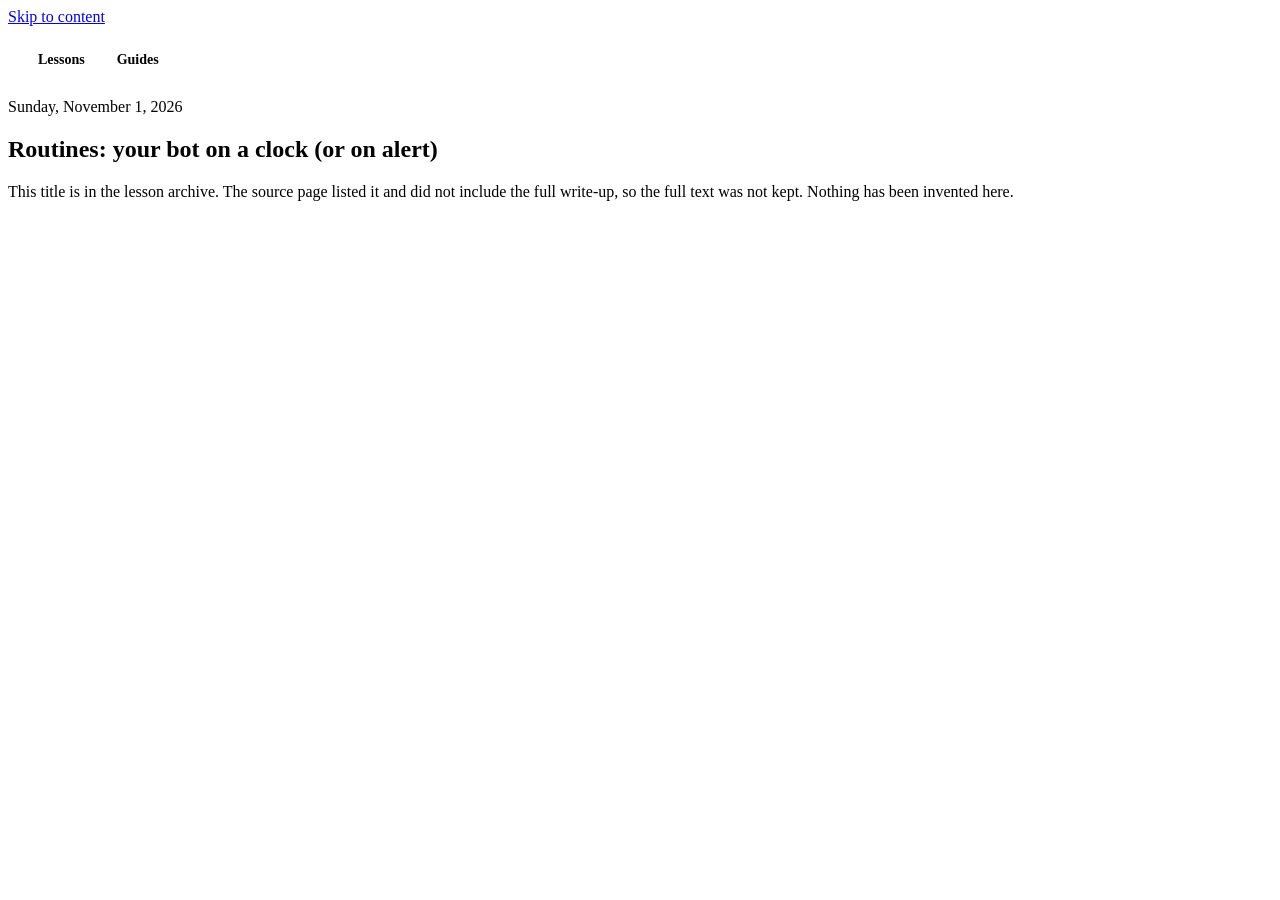
==== 2026-11-01/index.html @ fba918f9 "Move grok-lessons out of workout-app into its own repo" ====
<!doctype html>
<html lang="en">
<head>
<meta charset="utf-8">
<meta name="viewport" content="width=device-width, initial-scale=1">
<meta name="theme-color" content="#f4efe6" media="(prefers-color-scheme: light)">
<meta name="theme-color" content="#161310" media="(prefers-color-scheme: dark)">
<meta name="color-scheme" content="light dark">
<meta name="description" content="Routines: your bot on a clock (or on alert)">
<title>Routines: your bot on a clock (or on alert) · Sun, Nov 1, 2026</title>
<link rel="icon" href="../shelf/favicon.svg" type="image/svg+xml">
<link rel="preconnect" href="https://fonts.googleapis.com">
<link rel="preconnect" href="https://fonts.gstatic.com" crossorigin>
<link href="https://fonts.googleapis.com/css2?family=Caveat:wght@600;700&family=Cinzel:wght@600;700&family=Nunito:wght@400;600;700;800&family=Playfair+Display:ital,wght@0,700;0,900;1,700&display=swap" rel="stylesheet">
<link rel="stylesheet" href="../shelf/base.css">
<link rel="stylesheet" href="../shelf/doc.css">
<link rel="stylesheet" href="../lessons.css">
<script src="../shelf/theme-init.js"></script>
</head>
<body data-root="../">
<a class="skip" href="#main">Skip to content</a>
<nav class="local-nav wrap" aria-label="Lessons and guides"><a href="../">Lessons</a><a href="../guides/">Guides</a></nav>

<article class="doc wrap" id="main">
  <header class="hero-block">
    <p class="kicker">Sunday, November 1, 2026</p>
    <h1>Routines: your bot on a clock (or on alert)</h1>
    <p class="lede">This title is in the lesson archive. The source page listed it and did not include the full write-up, so the full text was not kept. Nothing has been invented here.</p>
  </header>
</article>

<script type="module" src="../shelf/nav.js"></script>
</body>
</html>
---- lessons.css ----
.local-nav { display:flex; gap:8px; padding:12px 18px 0; }
.local-nav a {
  display:inline-flex; align-items:center; min-height:36px; padding:4px 12px;
  border-radius:999px; text-decoration:none; color:var(--ink); font-weight:800; font-size:14px;
  border:1.5px solid var(--line); background:var(--card);
}
.local-nav a[aria-current="page"] { background:var(--ink); color:var(--paper); border-color:var(--ink); }
.latest { gap:8px; padding:18px 20px; }
.latest strong { font-family:var(--display); font-size:clamp(22px,4vw,32px); line-height:1.2; }
.archive-list { list-style:none; margin:0; padding:0; display:grid; gap:10px; }
.archive-list li {
  background:var(--card); border:1.5px solid var(--line); border-radius:16px; padding:12px 16px;
}
.archive-list a { color:var(--ink); text-decoration:none; font-weight:700; }
.archive-list a:hover { color:var(--sky); }
.archive-list .meta { display:block; margin-top:4px; color:var(--soft); font-weight:700; font-size:14px; }
.prompt {
  margin:8px 0 0; padding:12px 14px; white-space:pre-wrap; overflow-wrap:anywhere;
  font: 15px/1.5 ui-monospace, SFMono-Regular, Menlo, Consolas, monospace;
  background:var(--paper-2); border-radius:12px; border:1.5px solid var(--line);
}
.guides-group { margin: 0 0 28px; }
.guides-group h2 { margin-bottom: 8px; }
.guide-table td, .guide-table th { font-size: 15px; }
.note-box { margin: 0 0 18px; }
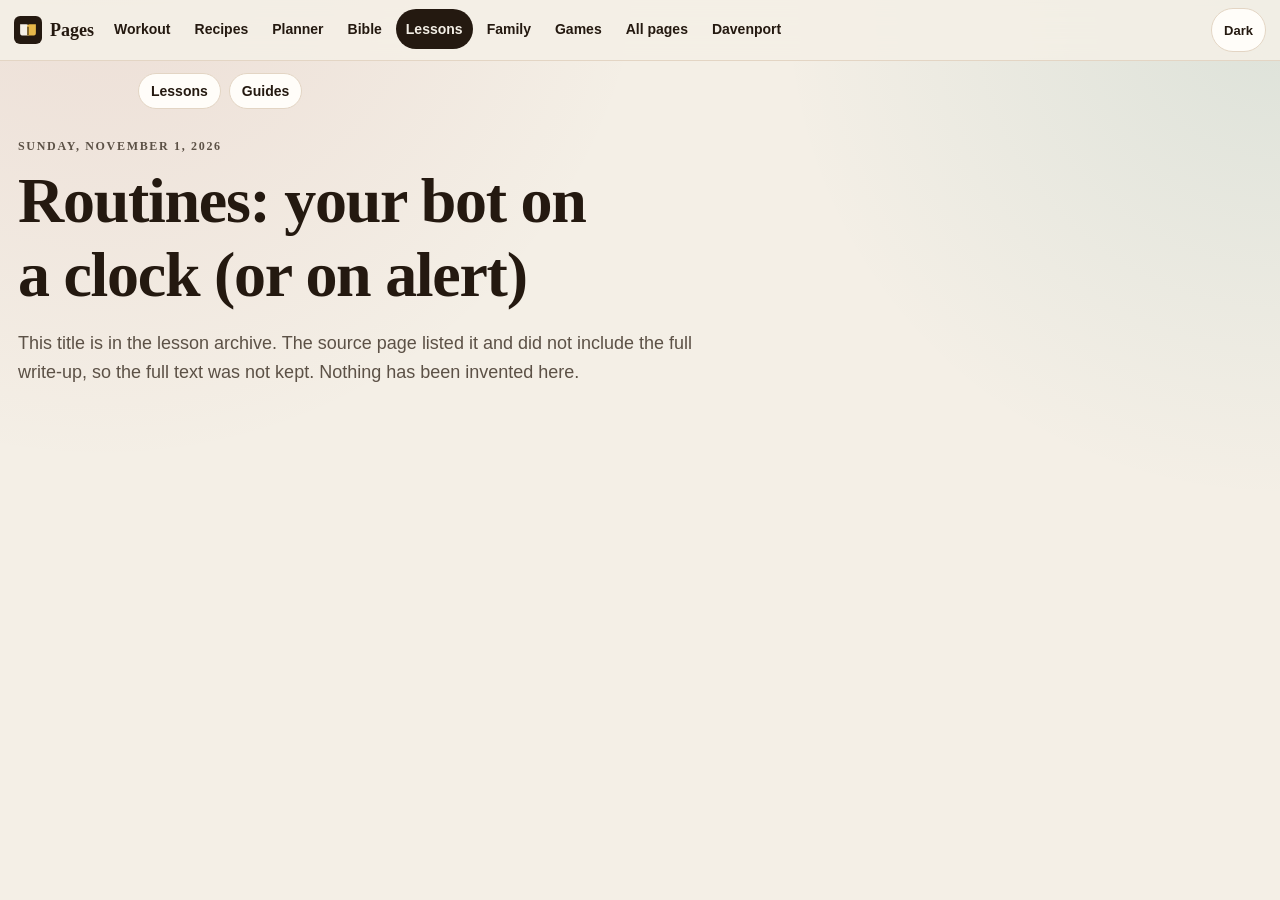
==== commit 18d75b66: "Align the lesson site with current web guidance. Keep the existing colors, type, and home-page layou" ====
--- a/2026-11-01/index.html
+++ b/2026-11-01/index.html
@@ -2,10 +2,13 @@
 <html lang="en">
 <head>
 <meta charset="utf-8">
-<meta name="viewport" content="width=device-width, initial-scale=1">
+<meta name="viewport" content="width=device-width, initial-scale=1, viewport-fit=cover">
 <meta name="theme-color" content="#f4efe6" media="(prefers-color-scheme: light)">
 <meta name="theme-color" content="#161310" media="(prefers-color-scheme: dark)">
 <meta name="color-scheme" content="light dark">
+<script>
+try{var t=localStorage.getItem("shelf-theme");if(t==="light"||t==="dark")document.querySelector('meta[name="color-scheme"]').content=t;}catch(e){}
+</script>
 <meta name="description" content="Routines: your bot on a clock (or on alert)">
 <title>Routines: your bot on a clock (or on alert) · Sun, Nov 1, 2026</title>
 <link rel="icon" href="../shelf/favicon.svg" type="image/svg+xml">
@@ -15,19 +18,25 @@
 <link rel="stylesheet" href="../shelf/base.css">
 <link rel="stylesheet" href="../shelf/doc.css">
 <link rel="stylesheet" href="../lessons.css">
-<script src="../shelf/theme-init.js"></script>
 </head>
 <body data-root="../">
-<a class="skip" href="#main">Skip to content</a>
-<nav class="local-nav wrap" aria-label="Lessons and guides"><a href="../">Lessons</a><a href="../guides/">Guides</a></nav>
+<a class="skip" href="#content">Skip to content</a>
+<header class="site">
+  <a class="brand" href="https://shea-nelson.github.io/"><img src="../shelf/favicon.svg" alt="" width="28" height="28"><span>Pages</span></a>
+  <nav aria-label="Pages on this site"><ul role="list"><li><a href="https://shea-nelson.github.io/workout-app/">Workout</a></li><li><a href="https://shea-nelson.github.io/kitchen/recipes/">Recipes</a></li><li><a href="https://shea-nelson.github.io/kitchen/planner/">Planner</a></li><li><a href="https://shea-nelson.github.io/bible-study/bible/">Bible</a></li><li><a href="https://shea-nelson.github.io/grok-lessons/" aria-current="page">Lessons</a></li><li><a href="https://shea-nelson.github.io/family-time/">Family</a></li><li><a href="https://shea-nelson.github.io/game-library/">Games</a></li><li><a href="https://shea-nelson.github.io/">All pages</a></li><li><a href="https://shea-nelson.github.io/davenport-table/" target="_blank" rel="noopener noreferrer">Davenport<span class="sr"> (opens in a new tab)</span></a></li></ul></nav>
+  <button type="button" class="theme-btn"><span class="when-light">Dark</span><span class="when-dark">Light</span></button>
+</header>
+<nav class="local-nav wrap" aria-label="Lessons and guides"><ul role="list"><li><a href="../">Lessons</a></li><li><a href="../guides/">Guides</a></li></ul></nav>
 
-<article class="doc wrap" id="main">
+<main class="bare">
+<article class="doc wrap">
   <header class="hero-block">
     <p class="kicker">Sunday, November 1, 2026</p>
-    <h1>Routines: your bot on a clock (or on alert)</h1>
+    <h1 id="content" tabindex="-1">Routines: your bot on a clock (or on alert)</h1>
     <p class="lede">This title is in the lesson archive. The source page listed it and did not include the full write-up, so the full text was not kept. Nothing has been invented here.</p>
   </header>
 </article>
+</main>
 
 <script type="module" src="../shelf/nav.js"></script>
 </body>
--- a/shelf/base.css
+++ b/shelf/base.css
@@ -0,0 +1,234 @@
+:root {
+  --paper: #f4efe6;
+  --paper-2: #fffaf3;
+  --ink: #241910;
+  --soft: #5c5146;
+  --line: #e3d5c4;
+  --card: #fffdf9;
+  --coral: #a33b3a;
+  --teal: #0c6b66;
+  --gold: #8a5a00;
+  --gold-fill: #e7b84a;
+  --violet: #5a449f;
+  --sky: #1a56b0;
+  --sea: #c9e7ef;
+  --land: #f3e5c4;
+  --land-edge: #d9c79c;
+  --tint-c: rgba(163, 59, 58, .1);
+  --tint-t: rgba(12, 107, 102, .1);
+  --tint-g: rgba(138, 90, 0, .12);
+  --tint-v: rgba(90, 68, 159, .1);
+  --shadow: 0 12px 32px rgba(48, 28, 12, .08);
+  --on-coral: #fff;
+  --on-teal: #fff;
+  --on-violet: #fff;
+  --display: "Playfair Display", Georgia, "Times New Roman", serif;
+  --sans: "Nunito", "Segoe UI", sans-serif;
+  --hand: "Caveat", "Segoe Script", cursive;
+  --kicker: "Cinzel", Georgia, serif;
+  --serif: "Noto Serif", Georgia, serif;
+  --hebrew: "Noto Serif Hebrew", "Times New Roman", serif;
+  --radius: 18px;
+  --header: 64px;
+  /* Follow the system unless the toggle pins <meta name="color-scheme">. */
+  color-scheme: light dark;
+}
+/* A stored light override wins over a dark system preference. */
+:root:has(> head > meta[name="color-scheme"][content="light"]) {
+  color-scheme: light;
+}
+@media (prefers-color-scheme: dark) {
+  :root:not(:has(> head > meta[name="color-scheme"][content="light"])) {
+    --paper: #161310;
+    --paper-2: #221c17;
+    --ink: #f6efe6;
+    --soft: #d0c1b0;
+    --line: #3c332b;
+    --card: #2a241e;
+    --coral: #ff9b93;
+    --teal: #5ee0d6;
+    --gold: #ffcc70;
+    --gold-fill: #e7b84a;
+    --violet: #d2c4ff;
+    --sky: #9ecbff;
+    --sea: #16384a;
+    --land: #3a3426;
+    --land-edge: #5b5240;
+    --tint-c: rgba(255, 155, 147, .16);
+    --tint-t: rgba(94, 224, 214, .14);
+    --tint-g: rgba(255, 204, 112, .16);
+    --tint-v: rgba(210, 196, 255, .16);
+    --shadow: 0 12px 32px rgba(0, 0, 0, .35);
+    --on-coral: #2a0d0c;
+    --on-teal: #062221;
+    --on-violet: #1a1233;
+    color-scheme: dark;
+  }
+}
+/* Same dark tokens when the visitor pins dark against a light system setting. */
+:root:has(> head > meta[name="color-scheme"][content="dark"]) {
+  --paper: #161310;
+  --paper-2: #221c17;
+  --ink: #f6efe6;
+  --soft: #d0c1b0;
+  --line: #3c332b;
+  --card: #2a241e;
+  --coral: #ff9b93;
+  --teal: #5ee0d6;
+  --gold: #ffcc70;
+  --gold-fill: #e7b84a;
+  --violet: #d2c4ff;
+  --sky: #9ecbff;
+  --sea: #16384a;
+  --land: #3a3426;
+  --land-edge: #5b5240;
+  --tint-c: rgba(255, 155, 147, .16);
+  --tint-t: rgba(94, 224, 214, .14);
+  --tint-g: rgba(255, 204, 112, .16);
+  --tint-v: rgba(210, 196, 255, .16);
+  --shadow: 0 12px 32px rgba(0, 0, 0, .35);
+  --on-coral: #2a0d0c;
+  --on-teal: #062221;
+  --on-violet: #1a1233;
+  color-scheme: dark;
+}
+* { box-sizing: border-box; }
+html { scroll-behavior: smooth; }
+body {
+  margin: 0;
+  background:
+    radial-gradient(circle at 8% -10%, var(--tint-c), transparent 36%),
+    radial-gradient(circle at 100% 0%, var(--tint-t), transparent 32%),
+    var(--paper);
+  color: var(--ink);
+  font: 17px/1.6 var(--sans);
+  min-height: 100vh;
+  text-size-adjust: 100%;
+}
+img { max-width: 100%; height: auto; }
+a { color: var(--sky); text-underline-offset: 3px; text-decoration-thickness: 1.5px; }
+a:hover { text-decoration-thickness: 2px; }
+:focus-visible { outline: 3px solid var(--sky); outline-offset: 3px; }
+.skip {
+  position: absolute; left: 12px; top: 8px; z-index: 100;
+  transform: translateY(-140%);
+  background: var(--ink); color: var(--paper); padding: 10px 14px; border-radius: 10px; font-weight: 800;
+}
+.skip:focus { transform: none; }
+.sr:where(:not(:focus-within, :active)) {
+  position: absolute; width: 1px; height: 1px; padding: 0; margin: -1px; overflow: hidden;
+  clip-path: inset(50%); white-space: nowrap; border: 0;
+}
+header.site {
+  position: sticky; top: 0; z-index: 40;
+  display: flex; align-items: center; gap: 10px;
+  max-width: 100%;
+  padding: calc(8px + env(safe-area-inset-top)) 14px 8px;
+  background: color-mix(in srgb, var(--paper) 88%, transparent);
+  backdrop-filter: blur(14px);
+  border-bottom: 1px solid var(--line);
+  overflow-x: clip;
+}
+.brand {
+  display: flex; align-items: center; gap: 8px; text-decoration: none; color: var(--ink); font-weight: 800;
+  min-height: 44px; flex: 0 0 auto;
+}
+.brand img { width: 28px; height: 28px; }
+.brand span { font-family: var(--display); font-size: 18px; }
+header.site nav {
+  overflow-x: auto; flex: 1; min-width: 0;
+  scrollbar-width: thin; padding-bottom: 2px;
+}
+header.site nav ul {
+  display: flex; gap: 4px; list-style: none; margin: 0; padding: 0; min-width: min-content;
+}
+header.site nav li { display: flex; }
+header.site nav a {
+  flex: 0 0 auto; color: var(--ink); text-decoration: none; font-weight: 800; font-size: 14px;
+  min-height: 40px; display: inline-flex; align-items: center; padding: 0 10px; border-radius: 999px;
+}
+header.site nav a[aria-current="page"] { background: var(--ink); color: var(--paper); }
+header.site nav a:hover { background: var(--tint-g); }
+header.site nav a[aria-current="page"]:hover { background: var(--ink); }
+.theme-btn {
+  flex: 0 0 auto; min-height: 44px; min-width: 44px; border-radius: 999px;
+  border: 1.5px solid var(--line); background: var(--card); color: var(--ink);
+  font: 800 13px var(--sans); cursor: pointer; padding: 0 12px;
+}
+.theme-btn .when-dark { display: none; }
+@media (prefers-color-scheme: dark) {
+  :root:not(:has(> head > meta[name="color-scheme"][content="light"])) .theme-btn .when-light { display: none; }
+  :root:not(:has(> head > meta[name="color-scheme"][content="light"])) .theme-btn .when-dark { display: inline; }
+}
+:root:has(> head > meta[name="color-scheme"][content="dark"]) .theme-btn .when-light { display: none; }
+:root:has(> head > meta[name="color-scheme"][content="dark"]) .theme-btn .when-dark { display: inline; }
+main { max-width: 100%; padding-bottom: calc(48px + env(safe-area-inset-bottom)); overflow-x: clip; }
+main.bare { padding-bottom: 0; overflow: visible; }
+.wrap { max-width: 1040px; margin: 0 auto; padding: 0 18px; }
+.kicker {
+  font-family: var(--kicker); letter-spacing: .14em; text-transform: uppercase;
+  font-size: 12px; font-weight: 700; color: var(--soft); margin: 0; line-height: 1.6;
+}
+.hand { font-family: var(--hand); font-size: 26px; line-height: 1.2; margin: 0; }
+h1, h2, h3 { font-family: var(--display); line-height: 1.15; font-weight: 700; }
+h1 { font-size: clamp(34px, 8vw, 64px); margin: 8px 0; letter-spacing: -.02em; }
+#content { scroll-margin-top: 84px; }
+h1 em, .shine {
+  font-style: italic;
+  background: linear-gradient(90deg, var(--coral), var(--gold), var(--teal), var(--violet));
+  background-size: 200% 100%;
+  -webkit-background-clip: text; background-clip: text; color: transparent;
+  animation: shine 8s ease-in-out infinite alternate;
+}
+@keyframes shine { to { background-position: 100% 0; } }
+.lede { font-size: 18px; color: var(--soft); max-width: 68ch; }
+.btn, button.btn {
+  appearance: none; border: 0; cursor: pointer; font: 800 15px var(--sans);
+  min-height: 44px; padding: 10px 16px; border-radius: 14px; color: var(--on-coral);
+  background: var(--coral); box-shadow: 0 3px 0 rgba(0, 0, 0, .18);
+  touch-action: manipulation;
+}
+.btn.teal { background: var(--teal); color: var(--on-teal); }
+.btn.violet { background: var(--violet); color: var(--on-violet); }
+.btn.gold { background: var(--gold-fill); color: #2a2000; }
+.btn.ghost { background: transparent; color: var(--ink); border: 2px solid var(--line); box-shadow: none; }
+.btn-row { display: flex; flex-wrap: wrap; gap: 10px; }
+.chip, .pill {
+  display: inline-flex; align-items: center; gap: 6px; min-height: 40px;
+  border-radius: 999px; padding: 6px 12px; border: 1.5px solid var(--line);
+  background: var(--card); color: var(--ink); font-weight: 800; font-size: 14px; text-decoration: none;
+}
+button.chip { font: 800 14px var(--sans); cursor: pointer; touch-action: manipulation; }
+button.chip[aria-pressed="true"] { background: var(--teal); border-color: var(--teal); color: var(--on-teal); }
+.tag {
+  display: inline-flex; align-items: center; gap: 6px; border-radius: 999px; padding: 2px 10px;
+  font-size: 11px; font-weight: 800; letter-spacing: .06em; text-transform: uppercase;
+}
+.tag.v { background: var(--tint-t); color: var(--teal); }
+.tag.b { background: var(--tint-g); color: var(--gold); }
+.tag.d { background: var(--tint-v); color: var(--violet); }
+.tag.l { background: var(--tint-c); color: var(--coral); }
+.card {
+  background: var(--card); border: 1.5px solid var(--line); border-radius: var(--radius); padding: 16px 18px;
+}
+.note { color: var(--soft); font-size: 14px; }
+.ok { color: var(--teal); font-weight: 800; }
+.loading { color: var(--soft); padding: 28px 18px; }
+.noscript {
+  margin: 18px; padding: 14px 16px; border-radius: 14px; background: var(--tint-g);
+}
+@media (prefers-reduced-motion: reduce) {
+  html { scroll-behavior: auto; }
+  *, *::before, *::after {
+    animation: none !important; transition: none !important;
+  }
+  h1 em, .shine { animation: none; }
+  .reveal { opacity: 1 !important; transform: none !important; }
+}
+@media print {
+  header.site, .noprint, .skip, .theme-btn { display: none !important; }
+  body { background: #fff !important; color: #111 !important; }
+  a, h1 em, .shine { color: #111 !important; -webkit-text-fill-color: #111 !important; background: none !important; }
+  .card, .reveal { break-inside: avoid; box-shadow: none !important; }
+  .reveal { opacity: 1 !important; transform: none !important; }
+}
--- a/shelf/doc.css
+++ b/shelf/doc.css
@@ -0,0 +1,98 @@
+.hero-block { padding: 28px 0 8px; }
+.hero-block h1 { max-width: 18ch; }
+.doc { display: grid; gap: 8px; min-width: 0; max-width: 100%; }
+.doc > * { min-width: 0; max-width: 100%; }
+.prose, .doc a, td, .link-card { overflow-wrap: anywhere; }
+.doc section.block { padding: 22px 0 6px; scroll-margin-top: 84px; }
+.doc h2 { font-size: clamp(26px, 5vw, 36px); margin: 4px 0 10px; }
+.doc h3 { font-size: 22px; margin: 18px 0 8px; }
+.doc .prose { margin: 0 0 12px; max-width: 75ch; }
+.toc { display: flex; flex-wrap: wrap; gap: 6px; margin: 8px 0 4px; }
+.stack { display: grid; gap: 12px; }
+.rowcard {
+  display: grid; gap: 4px; padding: 14px 16px; border-radius: var(--radius);
+  background: var(--card); border: 1.5px solid var(--line);
+}
+.rowcard .lead { font-family: var(--hand); font-size: 22px; color: var(--coral); }
+.rowcard strong { font-family: var(--display); font-size: 20px; }
+.callout {
+  border-radius: var(--radius); padding: 14px 16px; background: var(--tint-t); border: 1.5px solid transparent;
+}
+.callout.warning { background: var(--tint-g); }
+.callout .leadline { font-weight: 800; display: block; margin-bottom: 4px; }
+.quote {
+  margin: 0; padding: 8px 8px 8px 18px; border-left: 4px solid var(--gold-fill);
+  font-family: var(--display); font-style: italic; font-size: 22px;
+}
+.quote cite { display: block; margin-top: 6px; font: 700 13px var(--sans); font-style: normal; color: var(--soft); }
+.steps { list-style: none; margin: 0; padding: 0; display: grid; gap: 10px; counter-reset: step; }
+.steps li {
+  display: grid; grid-template-columns: auto 1fr; gap: 10px; align-items: start;
+  background: var(--card); border: 1.5px solid var(--line); border-radius: 16px; padding: 12px;
+}
+.steps li::before {
+  counter-increment: step; content: counter(step);
+  width: 36px; height: 36px; border-radius: 10px; display: grid; place-items: center;
+  background: var(--gold-fill); color: #2a2000; font-family: var(--display); font-weight: 900;
+}
+.check { display: flex; gap: 10px; align-items: flex-start; margin-top: 8px; font-weight: 800; }
+.check input, .steps input { width: 22px; height: 22px; margin-top: 2px; accent-color: var(--teal); }
+.bullets { margin: 0; padding-left: 1.2em; }
+.bullets li { margin: 0 0 6px; }
+.props { display: grid; gap: 8px; margin: 0; }
+.props div { display: grid; gap: 2px; background: var(--card); border: 1.5px solid var(--line); border-radius: 14px; padding: 10px 12px; }
+.props dt { font-size: 12px; font-weight: 800; letter-spacing: .08em; text-transform: uppercase; color: var(--soft); }
+.props dd { margin: 0; font-weight: 800; }
+.table-wrap { overflow: auto; max-inline-size: 100%; }
+table.data { width: 100%; border-collapse: collapse; }
+table.data th, table.data td { text-align: left; vertical-align: top; padding: 8px 10px; border-bottom: 1px solid var(--line); }
+table.data th { font-size: 12px; letter-spacing: .06em; text-transform: uppercase; color: var(--soft); }
+.tone { font-weight: 800; border-radius: 999px; padding: 2px 8px; }
+.tone-success { background: var(--tint-t); color: var(--teal); }
+.tone-warning { background: var(--tint-g); color: var(--gold); }
+.link-grid { display: grid; grid-template-columns: repeat(auto-fill, minmax(220px, 1fr)); gap: 10px; }
+.link-card {
+  display: flex; flex-direction: column; gap: 4px; text-decoration: none; color: var(--ink);
+  background: var(--card); border: 1.5px solid var(--line); border-radius: 16px; padding: 12px 14px; min-height: 44px;
+}
+.link-card:hover { border-color: var(--sky); }
+.link-grid.follow { margin-top: 14px; }
+.link-card small { color: var(--soft); font-weight: 700; }
+.grid-block { display: grid; gap: 14px; }
+.seg { display: flex; flex-wrap: wrap; gap: 6px; margin: 8px 0; }
+.month {
+  background: var(--card); border: 1.5px solid var(--line); border-radius: var(--radius); padding: 12px;
+}
+.month h3 { margin: 0 0 8px; font-size: 22px; }
+.cal { display: grid; grid-template-columns: repeat(7, 1fr); gap: 4px; }
+.cal span, .cal .day {
+  min-height: 52px; border-radius: 8px; padding: 4px; font-size: 12px; background: var(--paper);
+}
+.cal .dow { min-height: 0; text-align: center; font-weight: 800; color: var(--soft); background: transparent; font-size: 11px; }
+.cal .day strong { display: block; font-size: 13px; }
+.cal .day.has { background: var(--tint-t); }
+.cal .day em { font-style: normal; display: block; font-weight: 700; line-height: 1.25; }
+.sources { margin-top: 28px; font-size: 14px; color: var(--soft); }
+.sources a { word-break: break-all; }
+@media (max-width: 720px) {
+  table.data thead { display: none; }
+  table.data, table.data tbody, table.data tr, table.data td { display: block; width: 100%; }
+  table.data tr {
+    margin: 0 0 12px; border: 1.5px solid var(--line); border-radius: 16px; padding: 8px 10px; background: var(--card);
+  }
+  table.data tr[hidden] { display: none; }
+  table.data td { border: 0; display: grid; grid-template-columns: minmax(92px, 38%) 1fr; gap: 6px; padding: 6px 4px; }
+  table.data td[data-label]::before { content: attr(data-label) ": "; font-weight: 800; color: var(--soft); font-size: 12px; }
+}
+@media (min-width: 800px) {
+  .grid-block[data-cols="2"] { grid-template-columns: 1fr 1fr; }
+  .grid-block[data-cols="3"] { grid-template-columns: 1fr 1fr 1fr; }
+}
+@media print {
+  .seg, .check { display: none !important; }
+  table.data tr { display: table-row !important; }
+  table.data tr[hidden] { display: none !important; }
+  table.data td { display: table-cell !important; }
+  table.data thead { display: table-header-group; position: static; width: auto; height: auto; }
+  .table-wrap { overflow: visible; }
+}
--- a/lessons.css
+++ b/lessons.css
@@ -1,5 +1,6 @@
 
-.local-nav { display:flex; gap:8px; padding:12px 18px 0; }
+.local-nav { padding:12px 18px 0; }
+.local-nav ul { display:flex; gap:8px; list-style:none; margin:0; padding:0; }
 .local-nav a {
   display:inline-flex; align-items:center; min-height:36px; padding:4px 12px;
   border-radius:999px; text-decoration:none; color:var(--ink); font-weight:800; font-size:14px;
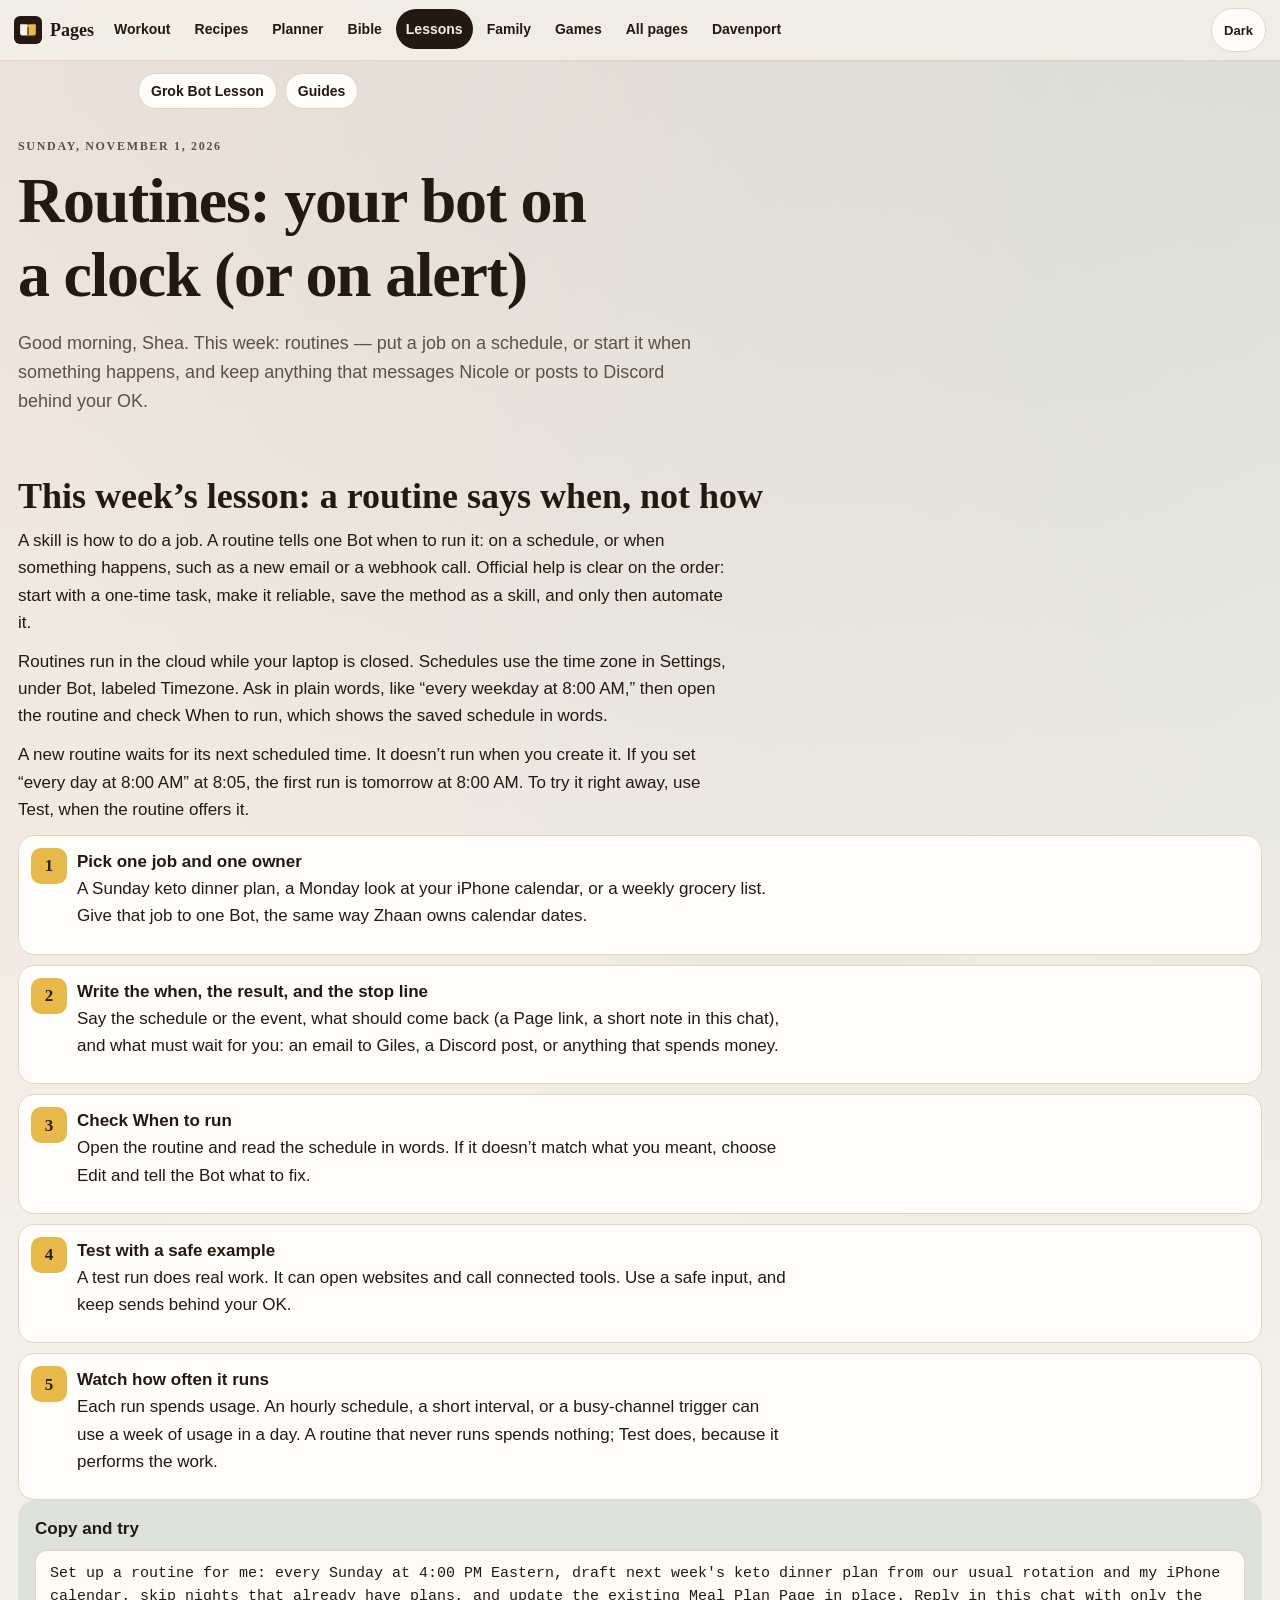
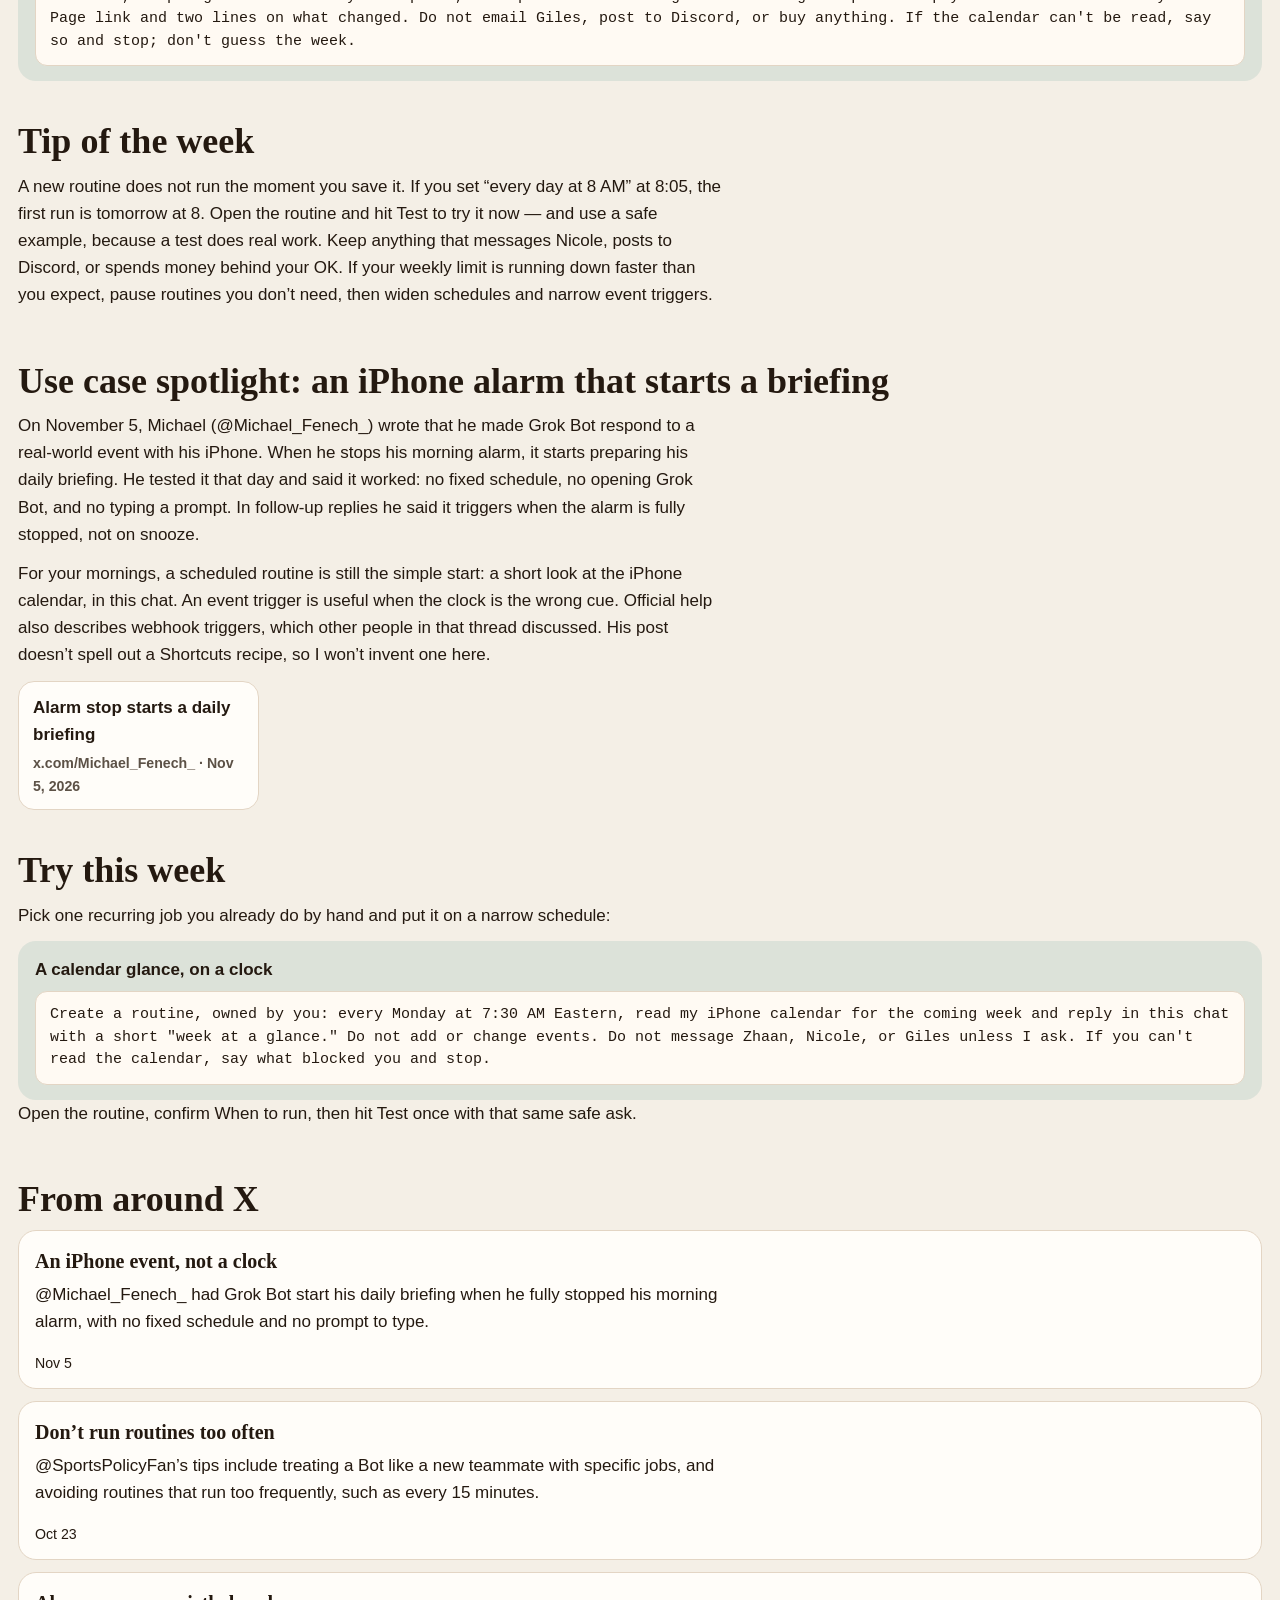
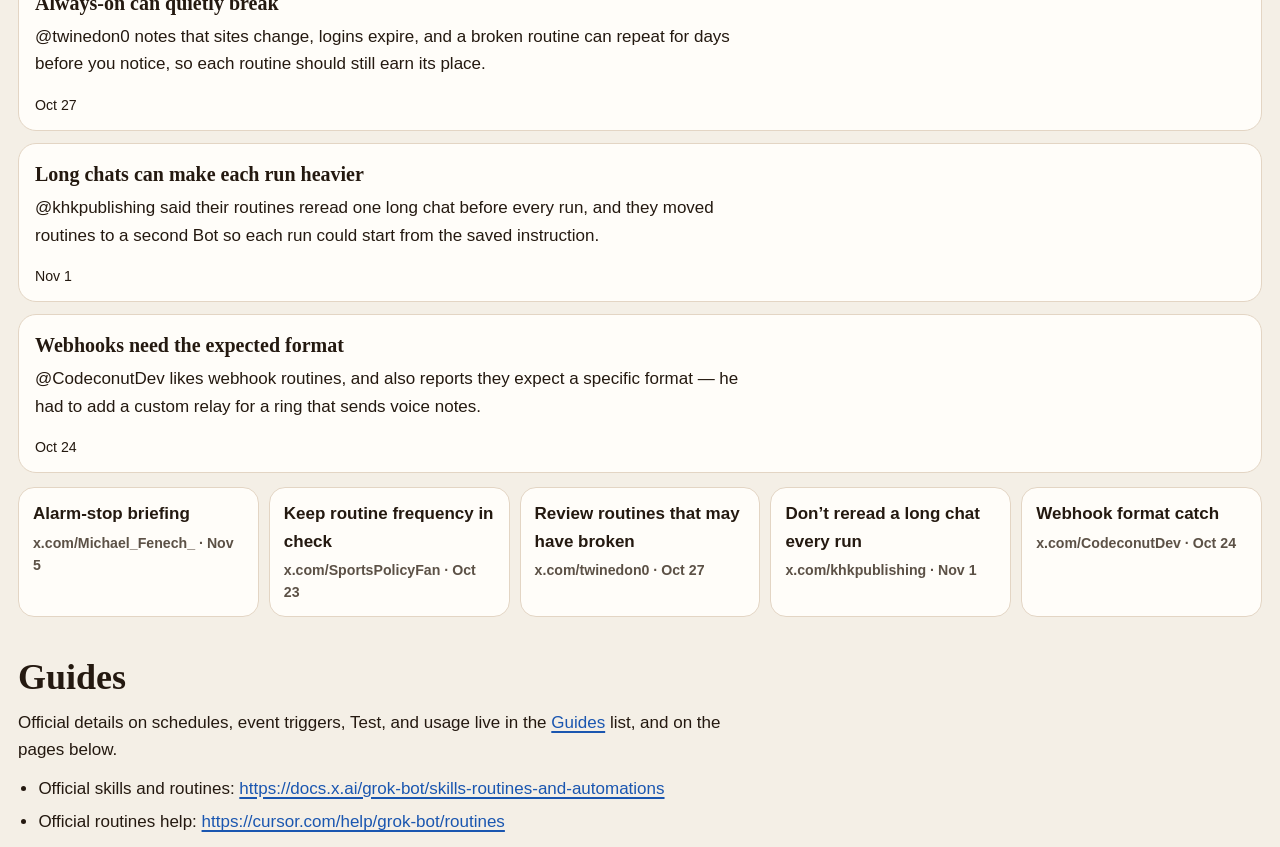
==== commit c25f038b: "docs(lessons): rename site to Grok Bot Lesson and restore early lessons Rename visible branding to G" ====
--- a/2026-11-01/index.html
+++ b/2026-11-01/index.html
@@ -9,8 +9,8 @@
 <script>
 try{var t=localStorage.getItem("shelf-theme");if(t==="light"||t==="dark")document.querySelector('meta[name="color-scheme"]').content=t;}catch(e){}
 </script>
-<meta name="description" content="Routines: your bot on a clock (or on alert)">
-<title>Routines: your bot on a clock (or on alert) · Sun, Nov 1, 2026</title>
+<meta name="description" content="Sunday, November 1, 2026 · Good morning, Shea. This week: routines — put a job on a schedule, or start it when something happens, and keep anything that messages Nicole or posts to Discord behind your OK.">
+<title>Routines: your bot on a clock (or on alert) · Grok Bot Lesson</title>
 <link rel="icon" href="../shelf/favicon.svg" type="image/svg+xml">
 <link rel="preconnect" href="https://fonts.googleapis.com">
 <link rel="preconnect" href="https://fonts.gstatic.com" crossorigin>
@@ -18,6 +18,11 @@
 <link rel="stylesheet" href="../shelf/base.css">
 <link rel="stylesheet" href="../shelf/doc.css">
 <link rel="stylesheet" href="../lessons.css">
+<link rel="apple-touch-icon" sizes="180x180" href="/grok-lessons/icons/apple-touch-icon.png">
+<link rel="manifest" href="/grok-lessons/manifest.webmanifest">
+<meta name="apple-mobile-web-app-title" content="Grok Bot Lesson">
+<meta name="apple-mobile-web-app-capable" content="yes">
+<meta name="mobile-web-app-capable" content="yes">
 </head>
 <body data-root="../">
 <a class="skip" href="#content">Skip to content</a>
@@ -26,15 +31,87 @@
   <nav aria-label="Pages on this site"><ul role="list"><li><a href="https://shea-nelson.github.io/workout-app/">Workout</a></li><li><a href="https://shea-nelson.github.io/kitchen/recipes/">Recipes</a></li><li><a href="https://shea-nelson.github.io/kitchen/planner/">Planner</a></li><li><a href="https://shea-nelson.github.io/bible-study/bible/">Bible</a></li><li><a href="https://shea-nelson.github.io/grok-lessons/" aria-current="page">Lessons</a></li><li><a href="https://shea-nelson.github.io/family-time/">Family</a></li><li><a href="https://shea-nelson.github.io/game-library/">Games</a></li><li><a href="https://shea-nelson.github.io/">All pages</a></li><li><a href="https://shea-nelson.github.io/davenport-table/" target="_blank" rel="noopener noreferrer">Davenport<span class="sr"> (opens in a new tab)</span></a></li></ul></nav>
   <button type="button" class="theme-btn"><span class="when-light">Dark</span><span class="when-dark">Light</span></button>
 </header>
-<nav class="local-nav wrap" aria-label="Lessons and guides"><ul role="list"><li><a href="../">Lessons</a></li><li><a href="../guides/">Guides</a></li></ul></nav>
+<nav class="local-nav wrap" aria-label="Grok Bot Lesson and guides"><ul role="list"><li><a href="../">Grok Bot Lesson</a></li><li><a href="../guides/">Guides</a></li></ul></nav>
 
 <main class="bare">
 <article class="doc wrap">
   <header class="hero-block">
     <p class="kicker">Sunday, November 1, 2026</p>
     <h1 id="content" tabindex="-1">Routines: your bot on a clock (or on alert)</h1>
-    <p class="lede">This title is in the lesson archive. The source page listed it and did not include the full write-up, so the full text was not kept. Nothing has been invented here.</p>
+    <p class="lede">Good morning, Shea. This week: routines — put a job on a schedule, or start it when something happens, and keep anything that messages Nicole or posts to Discord behind your OK.</p>
   </header>
+
+  <section class="block" id="this-weeks-lesson">
+    <h2>This week’s lesson: a routine says when, not how</h2>
+    <p class="prose">A skill is how to do a job. A routine tells one Bot when to run it: on a schedule, or when something happens, such as a new email or a webhook call. Official help is clear on the order: start with a one-time task, make it reliable, save the method as a skill, and only then automate it.</p>
+    <p class="prose">Routines run in the cloud while your laptop is closed. Schedules use the time zone in Settings, under Bot, labeled Timezone. Ask in plain words, like “every weekday at 8:00 AM,” then open the routine and check When to run, which shows the saved schedule in words.</p>
+    <p class="prose">A new routine waits for its next scheduled time. It doesn’t run when you create it. If you set “every day at 8:00 AM” at 8:05, the first run is tomorrow at 8:00 AM. To try it right away, use Test, when the routine offers it.</p>
+    <ol class="steps" role="list">
+      <li><div><strong>Pick one job and one owner</strong><p class="prose">A Sunday keto dinner plan, a Monday look at your iPhone calendar, or a weekly grocery list. Give that job to one Bot, the same way Zhaan owns calendar dates.</p></div></li>
+      <li><div><strong>Write the when, the result, and the stop line</strong><p class="prose">Say the schedule or the event, what should come back (a Page link, a short note in this chat), and what must wait for you: an email to Giles, a Discord post, or anything that spends money.</p></div></li>
+      <li><div><strong>Check When to run</strong><p class="prose">Open the routine and read the schedule in words. If it doesn’t match what you meant, choose Edit and tell the Bot what to fix.</p></div></li>
+      <li><div><strong>Test with a safe example</strong><p class="prose">A test run does real work. It can open websites and call connected tools. Use a safe input, and keep sends behind your OK.</p></div></li>
+      <li><div><strong>Watch how often it runs</strong><p class="prose">Each run spends usage. An hourly schedule, a short interval, or a busy-channel trigger can use a week of usage in a day. A routine that never runs spends nothing; Test does, because it performs the work.</p></div></li>
+    </ol>
+    <div class="callout">
+      <span class="leadline">Copy and try</span>
+      <pre class="prompt">Set up a routine for me: every Sunday at 4:00 PM Eastern, draft next week's keto dinner plan from our usual rotation and my iPhone calendar, skip nights that already have plans, and update the existing Meal Plan Page in place. Reply in this chat with only the Page link and two lines on what changed. Do not email Giles, post to Discord, or buy anything. If the calendar can't be read, say so and stop; don't guess the week.</pre>
+    </div>
+  </section>
+
+  <section class="block" id="tip">
+    <h2>Tip of the week</h2>
+    <p class="prose">A new routine does not run the moment you save it. If you set “every day at 8 AM” at 8:05, the first run is tomorrow at 8. Open the routine and hit Test to try it now — and use a safe example, because a test does real work. Keep anything that messages Nicole, posts to Discord, or spends money behind your OK. If your weekly limit is running down faster than you expect, pause routines you don’t need, then widen schedules and narrow event triggers.</p>
+  </section>
+
+  <section class="block" id="spotlight">
+    <h2>Use case spotlight: an iPhone alarm that starts a briefing</h2>
+    <p class="prose">On November 5, Michael (@Michael_Fenech_) wrote that he made Grok Bot respond to a real-world event with his iPhone. When he stops his morning alarm, it starts preparing his daily briefing. He tested it that day and said it worked: no fixed schedule, no opening Grok Bot, and no typing a prompt. In follow-up replies he said it triggers when the alarm is fully stopped, not on snooze.</p>
+    <p class="prose">For your mornings, a scheduled routine is still the simple start: a short look at the iPhone calendar, in this chat. An event trigger is useful when the clock is the wrong cue. Official help also describes webhook triggers, which other people in that thread discussed. His post doesn’t spell out a Shortcuts recipe, so I won’t invent one here.</p>
+    <div class="link-grid">
+      <a class="link-card" href="https://x.com/Michael_Fenech_/status/2118383590446624846">
+        <strong>Alarm stop starts a daily briefing</strong>
+        <small>x.com/Michael_Fenech_ · Nov 5, 2026</small>
+      </a>
+    </div>
+  </section>
+
+  <section class="block" id="try">
+    <h2>Try this week</h2>
+    <p class="prose">Pick one recurring job you already do by hand and put it on a narrow schedule:</p>
+    <div class="callout">
+      <span class="leadline">A calendar glance, on a clock</span>
+      <pre class="prompt">Create a routine, owned by you: every Monday at 7:30 AM Eastern, read my iPhone calendar for the coming week and reply in this chat with a short "week at a glance." Do not add or change events. Do not message Zhaan, Nicole, or Giles unless I ask. If you can't read the calendar, say what blocked you and stop.</pre>
+    </div>
+    <p class="prose">Open the routine, confirm When to run, then hit Test once with that same safe ask.</p>
+  </section>
+
+  <section class="block" id="from-x">
+    <h2>From around X</h2>
+    <div class="stack">
+      <div class="rowcard"><strong>An iPhone event, not a clock</strong><p class="prose">@Michael_Fenech_ had Grok Bot start his daily briefing when he fully stopped his morning alarm, with no fixed schedule and no prompt to type.</p><small>Nov 5</small></div>
+      <div class="rowcard"><strong>Don’t run routines too often</strong><p class="prose">@SportsPolicyFan’s tips include treating a Bot like a new teammate with specific jobs, and avoiding routines that run too frequently, such as every 15 minutes.</p><small>Oct 23</small></div>
+      <div class="rowcard"><strong>Always-on can quietly break</strong><p class="prose">@twinedon0 notes that sites change, logins expire, and a broken routine can repeat for days before you notice, so each routine should still earn its place.</p><small>Oct 27</small></div>
+      <div class="rowcard"><strong>Long chats can make each run heavier</strong><p class="prose">@khkpublishing said their routines reread one long chat before every run, and they moved routines to a second Bot so each run could start from the saved instruction.</p><small>Nov 1</small></div>
+      <div class="rowcard"><strong>Webhooks need the expected format</strong><p class="prose">@CodeconutDev likes webhook routines, and also reports they expect a specific format — he had to add a custom relay for a ring that sends voice notes.</p><small>Oct 24</small></div>
+    </div>
+    <div class="link-grid follow">
+      <a class="link-card" href="https://x.com/Michael_Fenech_/status/2118383590446624846"><strong>Alarm-stop briefing</strong><small>x.com/Michael_Fenech_ · Nov 5</small></a>
+      <a class="link-card" href="https://x.com/SportsPolicyFan/status/2113762493566734610"><strong>Keep routine frequency in check</strong><small>x.com/SportsPolicyFan · Oct 23</small></a>
+      <a class="link-card" href="https://x.com/twinedon0/status/2115119988444975313"><strong>Review routines that may have broken</strong><small>x.com/twinedon0 · Oct 27</small></a>
+      <a class="link-card" href="https://x.com/khkpublishing/status/2116993604803494182"><strong>Don’t reread a long chat every run</strong><small>x.com/khkpublishing · Nov 1</small></a>
+      <a class="link-card" href="https://x.com/CodeconutDev/status/2113806389734977909"><strong>Webhook format catch</strong><small>x.com/CodeconutDev · Oct 24</small></a>
+    </div>
+  </section>
+
+  <section class="block" id="go-deeper">
+    <h2>Guides</h2>
+    <p class="prose">Official details on schedules, event triggers, Test, and usage live in the <a href="../guides/">Guides</a> list, and on the pages below.</p>
+    <ul class="bullets">
+      <li>Official skills and routines: <a href="https://docs.x.ai/grok-bot/skills-routines-and-automations">https://docs.x.ai/grok-bot/skills-routines-and-automations</a></li>
+      <li>Official routines help: <a href="https://cursor.com/help/grok-bot/routines">https://cursor.com/help/grok-bot/routines</a></li>
+    </ul>
+  </section>
 </article>
 </main>
 
